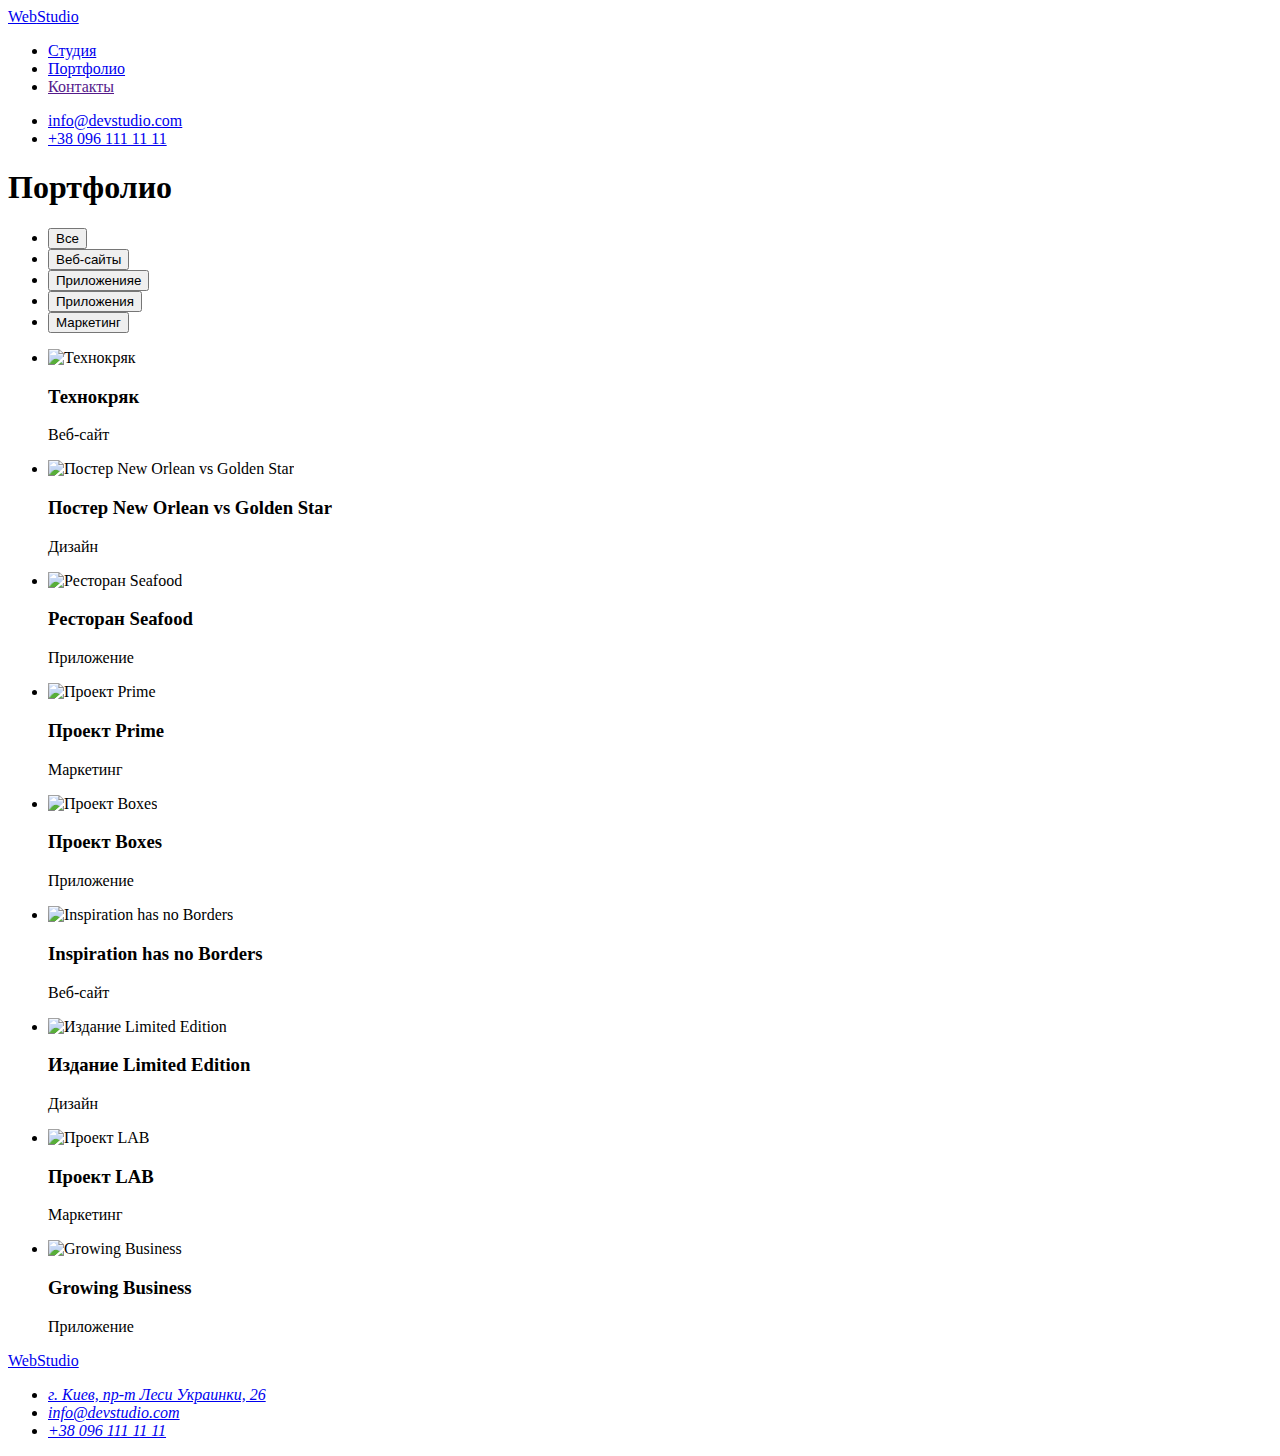
==== portfolio.html @ e10254cf "Add files via upload" ====
<!DOCTYPE html>
<html lang="ru">
  <head>
    <meta charset="UTF-8" />
    <meta http-equiv="X-UA-Compatible" content="IE=edge" />
    <meta name="viewport" content="width=device-width, initial-scale=1.0" />
    <title>Портфолио</title>
    <link rel="preconnect" href="https://fonts.googleapis.com" />
    <link rel="preconnect" href="https://fonts.gstatic.com" crossorigin />
    <link
      href="https://fonts.googleapis.com/css2?family=Raleway:wght@700&family=Roboto:wght@400;500;700;900&display=swap"
      rel="stylesheet"
    />
    <link rel="stylesheet" href="./css/styles.css" />
  </head>
  <body>
    <header class="header">
      <nav>
        <a href="./index.html" class="logo link"
          ><span class="logo-acent">Web</span>Studio</a
        >
        <ul class="header-list list">
          <li><a href="./index.html" class="header-list link">Студия</a></li>
          <li>
            <a href="./portfolio.html" class="header-list link">Портфолио</a>
          </li>
          <li><a href="" class="header-list link">Контакты</a></li>
        </ul>
      </nav>
      <ul class="header-link list">
        <li>
          <a href="mailto:info@devstudio.com" class="header-link link"
            >info@devstudio.com</a
          >
        </li>
        <li>
          <a href="tel:+380961111111" class="header-link link"
            >+38 096 111 11 11</a
          >
        </li>
      </ul>
    </header>
    <main>
      <section class="portfolio">
        <h1 class="visually-hidden">Портфолио</h1>
        <ul class="list">
          <li><button type="button" class="list-btn">Все</button></li>
          <li><button type="button" class="list-btn">Веб-сайты</button></li>
          <li><button type="button" class="list-btn">Приложенияе</button></li>
          <li><button type="button" class="list-btn">Приложения</button></li>
          <li><button type="button" class="list-btn">Маркетинг</button></li>
        </ul>
        <ul class="list">
          <li>
            <img
              src="./img/portfolio/технокряк-min.jpg"
              alt="Технокряк"
              width="370"
              height="294"
            />
            <h3 class="portfolio-title">Технокряк</h3>
            <p class="portfolio-text">Веб-сайт</p>
          </li>
          <li>
            <img
              src="./img/portfolio/постерNEWORIENT-min.jpg"
              alt="Постер New Orlean vs Golden Star"
              width="370"
              height="294"
            />
            <h3 class="portfolio-title">Постер New Orlean vs Golden Star</h3>
            <p class="portfolio-text">Дизайн</p>
          </li>
          <li>
            <img
              src="./img/portfolio/Seafood-min.jpg"
              alt="Ресторан Seafood"
              width="370"
              height="294"
            />
            <h3 class="portfolio-title">Ресторан Seafood</h3>
            <p>Приложение</p>
          </li>
          <li>
            <img
              src="./img/portfolio/Prime-min.jpg"
              alt="Проект Prime"
              width="370"
              height="294"
            />
            <h3 class="portfolio-title">Проект Prime</h3>
            <p class="portfolio-text">Маркетинг</p>
          </li>
          <li>
            <img
              src="./img/portfolio/Boxes-min.jpg"
              alt="Проект Boxes"
              width="370"
              height="294"
            />
            <h3 class="portfolio-title">Проект Boxes</h3>
            <p class="portfolio-text">Приложение</p>
          </li>
          <li>
            <img
              src="./img/portfolio/Imspiretion-min.jpg"
              alt="Inspiration has no Borders"
              width="370"
              height="294"
            />
            <h3 class="portfolio-title">Inspiration has no Borders</h3>
            <p class="portfolio-text">Веб-сайт</p>
          </li>
          <li>
            <img
              src="./img/portfolio/Limited-min.jpg"
              alt="Издание Limited Edition"
              width="370"
              height="294"
            />
            <h3 class="portfolio-title">Издание Limited Edition</h3>
            <p class="portfolio-text">Дизайн</p>
          </li>
          <li>
            <img
              src="./img/portfolio/LAB-min.jpg"
              alt="Проект LAB"
              width="370"
              height="294"
            />
            <h3 class="portfolio-title">Проект LAB</h3>
            <p class="portfolio-text">Маркетинг</p>
          </li>
          <li>
            <img
              src="./img/portfolio/GrowingBisnes-min.jpg"
              alt="Growing Business"
              width="370"
              height="294"
            />
            <h3 class="portfolio-title">Growing Business</h3>
            <p class="portfolio-text">Приложение</p>
          </li>
        </ul>
      </section>
    </main>
    <footer class="footer">
      <a href="./index.html" class="logo-footer link"
        ><span class="logo-acent">Web</span>Studio</a
      >
      <address class="contacts">
        <ul class="list">
          <li>
            <a
              href="https://goo.gl/maps/eJnzdVW8tuNHDkBv5"
              class="header-link link adress"
              rel="noopener noreferer nofollow"
              >г. Киев, пр-т Леси Украинки, 26</a
            >
          </li>
          <li>
            <a href="mailto:info@devstudio.com" class="header-link link"
              >info@devstudio.com</a
            >
          </li>
          <li>
            <a href="tel:+380961111111" class="header-link link"
              >+38 096 111 11 11</a
            >
          </li>
        </ul>
      </address>
    </footer>
  </body>
</html>
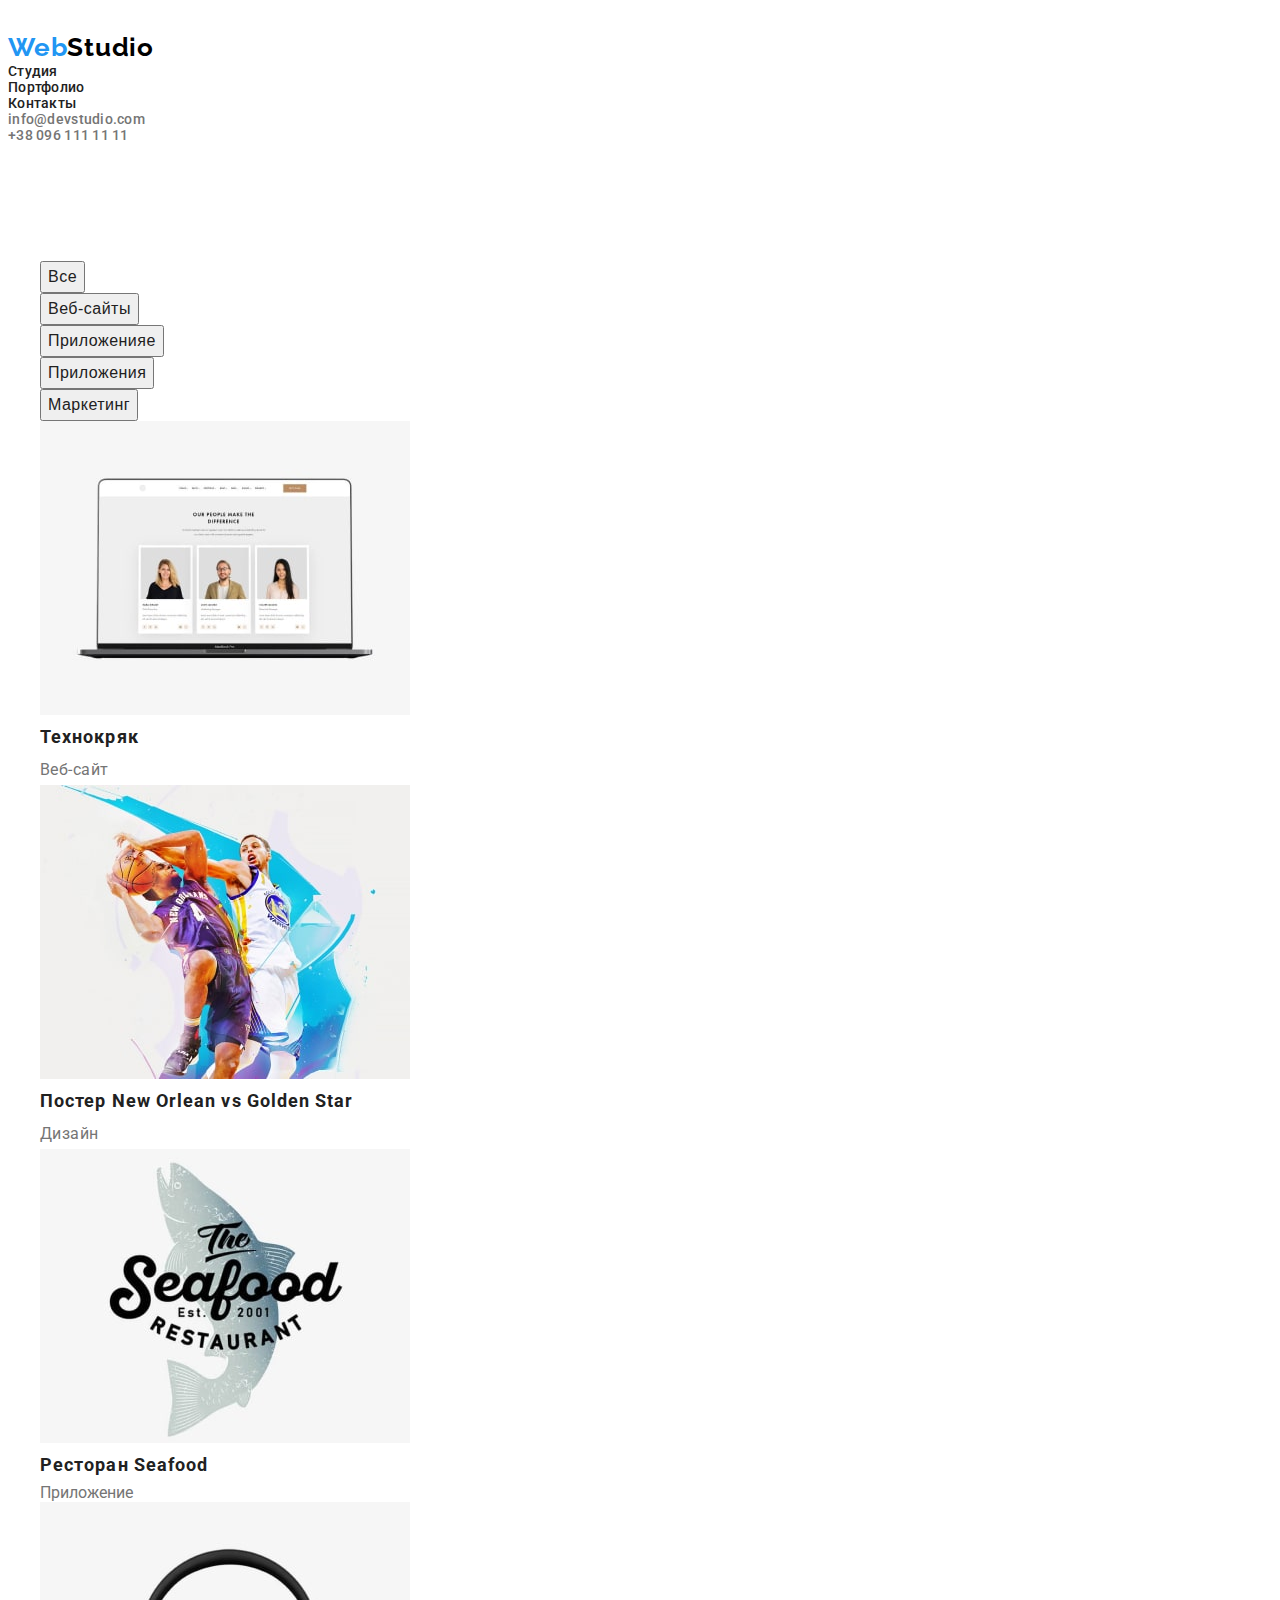
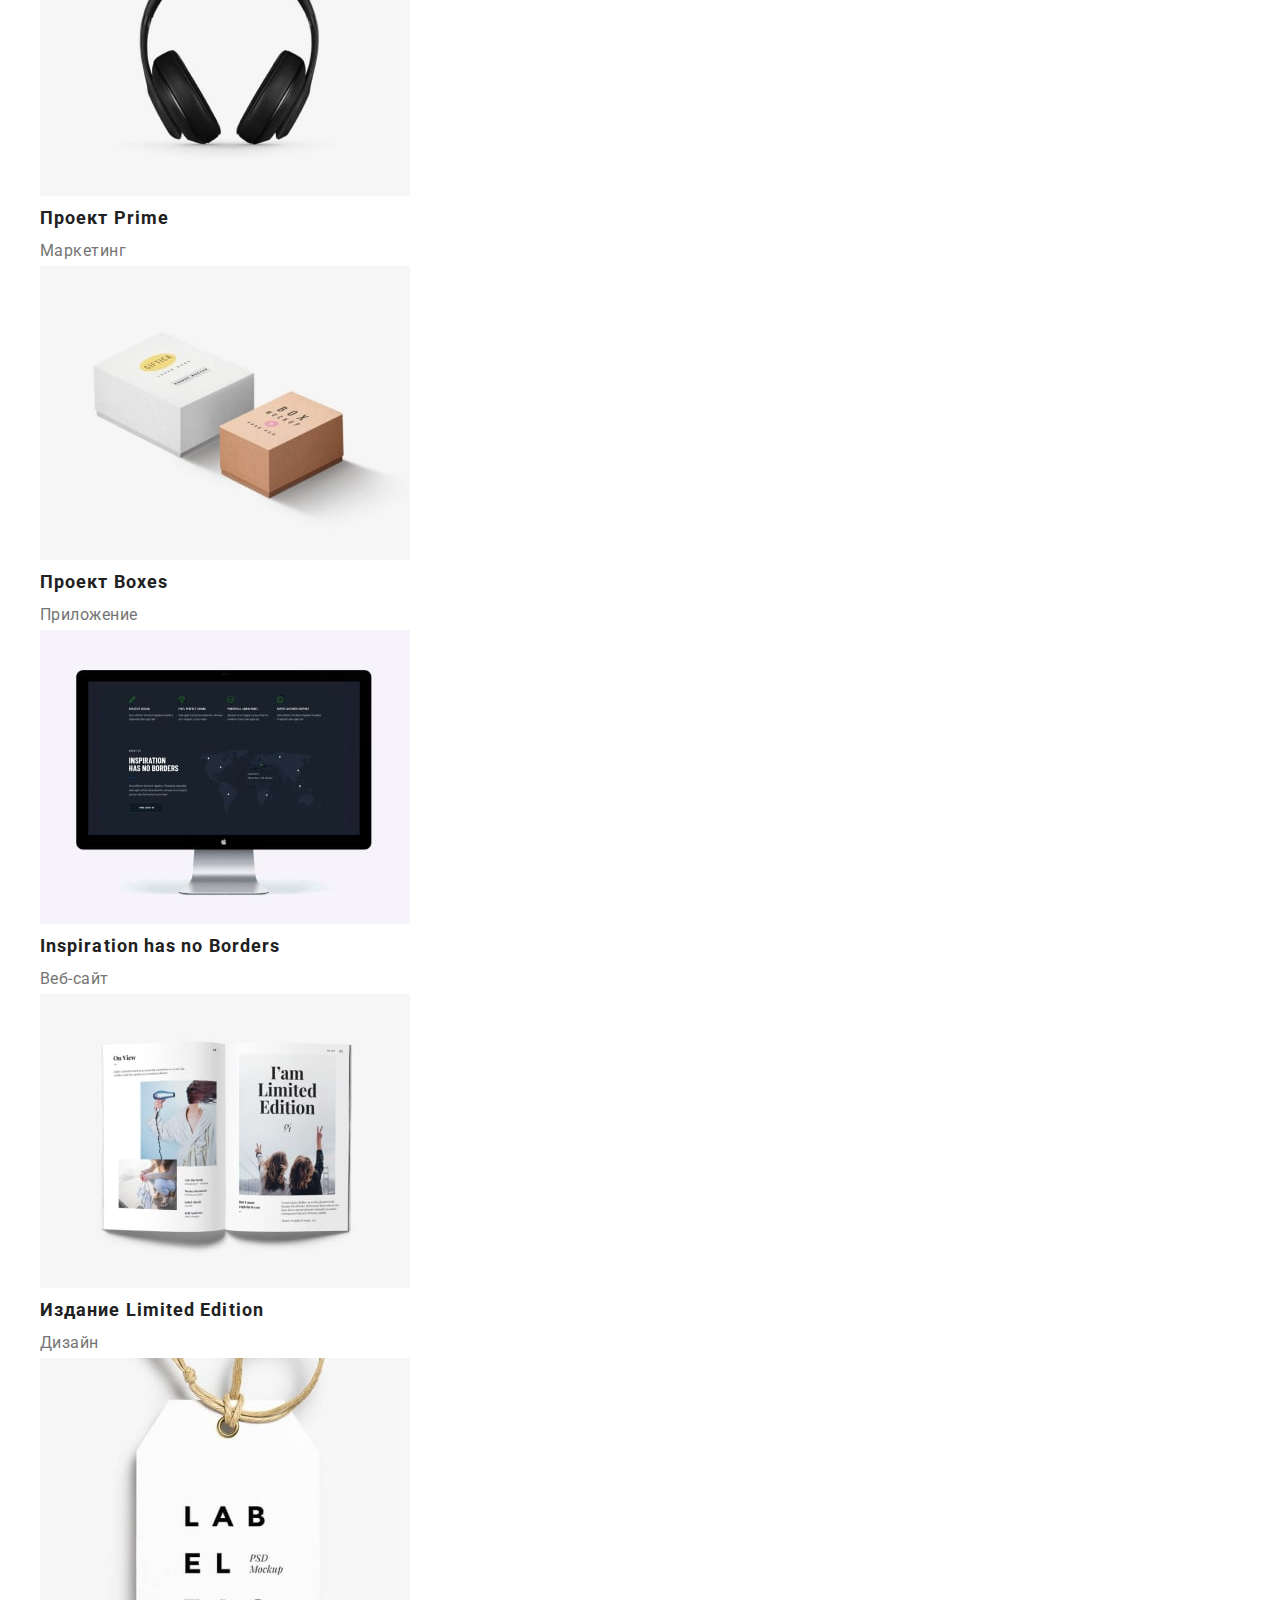
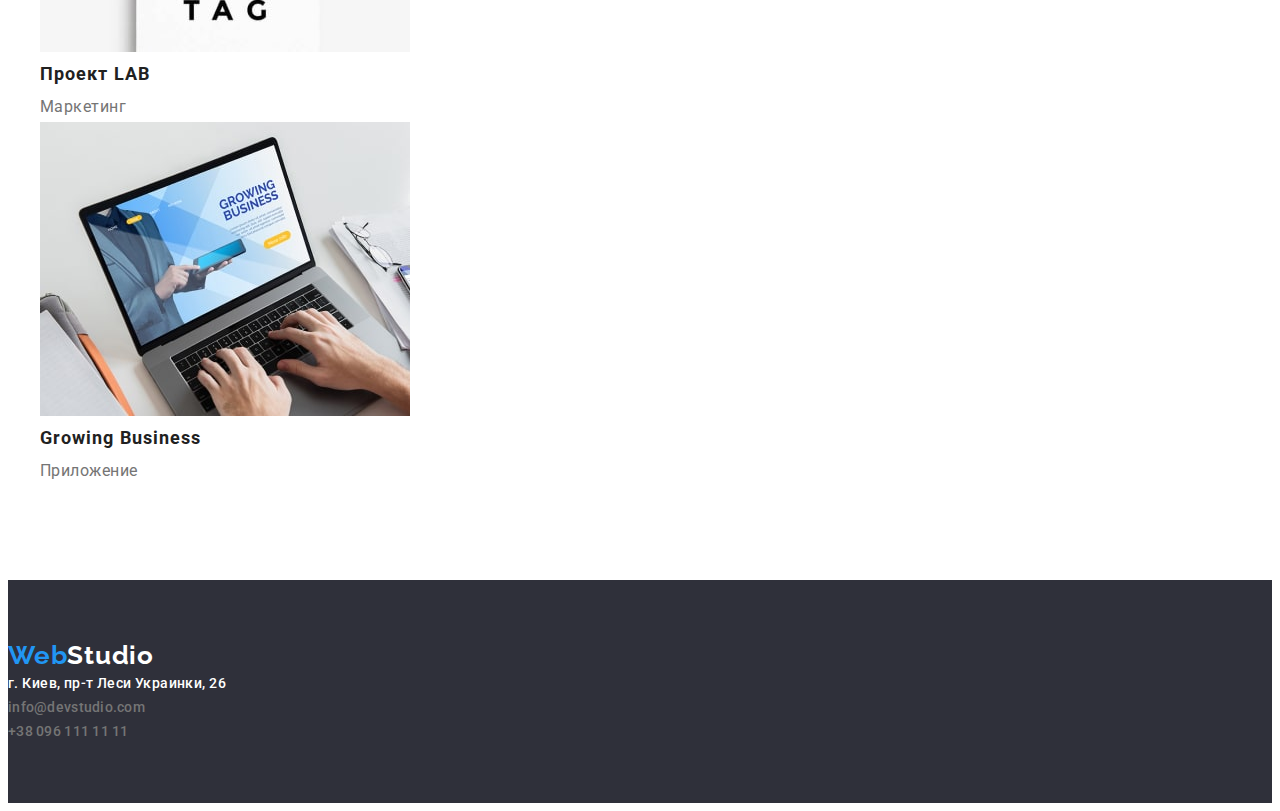
==== commit c5ba8c54: "start" ====
--- a/portfolio.html
+++ b/portfolio.html
@@ -10,6 +10,13 @@
     <link
       href="https://fonts.googleapis.com/css2?family=Raleway:wght@700&family=Roboto:wght@400;500;700;900&display=swap"
       rel="stylesheet"
+    />
+    <link
+      rel="stylesheet"
+      href="https://cdnjs.cloudflare.com/ajax/libs/modern-normalize/1.1.0/modern-normalize.min.css"
+      integrity="sha512-wpPYUAdjBVSE4KJnH1VR1HeZfpl1ub8YT/NKx4PuQ5NmX2tKuGu6U/JRp5y+Y8XG2tV+wKQpNHVUX03MfMFn9Q=="
+      crossorigin="anonymous"
+      referrerpolicy="no-referrer"
     />
     <link rel="stylesheet" href="./css/styles.css" />
   </head>
@@ -42,106 +49,108 @@
     </header>
     <main>
       <section class="portfolio">
-        <h1 class="visually-hidden">Портфолио</h1>
-        <ul class="list">
-          <li><button type="button" class="list-btn">Все</button></li>
-          <li><button type="button" class="list-btn">Веб-сайты</button></li>
-          <li><button type="button" class="list-btn">Приложенияе</button></li>
-          <li><button type="button" class="list-btn">Приложения</button></li>
-          <li><button type="button" class="list-btn">Маркетинг</button></li>
-        </ul>
-        <ul class="list">
-          <li>
-            <img
-              src="./img/portfolio/технокряк-min.jpg"
-              alt="Технокряк"
-              width="370"
-              height="294"
-            />
-            <h3 class="portfolio-title">Технокряк</h3>
-            <p class="portfolio-text">Веб-сайт</p>
-          </li>
-          <li>
-            <img
-              src="./img/portfolio/постерNEWORIENT-min.jpg"
-              alt="Постер New Orlean vs Golden Star"
-              width="370"
-              height="294"
-            />
-            <h3 class="portfolio-title">Постер New Orlean vs Golden Star</h3>
-            <p class="portfolio-text">Дизайн</p>
-          </li>
-          <li>
-            <img
-              src="./img/portfolio/Seafood-min.jpg"
-              alt="Ресторан Seafood"
-              width="370"
-              height="294"
-            />
-            <h3 class="portfolio-title">Ресторан Seafood</h3>
-            <p>Приложение</p>
-          </li>
-          <li>
-            <img
-              src="./img/portfolio/Prime-min.jpg"
-              alt="Проект Prime"
-              width="370"
-              height="294"
-            />
-            <h3 class="portfolio-title">Проект Prime</h3>
-            <p class="portfolio-text">Маркетинг</p>
-          </li>
-          <li>
-            <img
-              src="./img/portfolio/Boxes-min.jpg"
-              alt="Проект Boxes"
-              width="370"
-              height="294"
-            />
-            <h3 class="portfolio-title">Проект Boxes</h3>
-            <p class="portfolio-text">Приложение</p>
-          </li>
-          <li>
-            <img
-              src="./img/portfolio/Imspiretion-min.jpg"
-              alt="Inspiration has no Borders"
-              width="370"
-              height="294"
-            />
-            <h3 class="portfolio-title">Inspiration has no Borders</h3>
-            <p class="portfolio-text">Веб-сайт</p>
-          </li>
-          <li>
-            <img
-              src="./img/portfolio/Limited-min.jpg"
-              alt="Издание Limited Edition"
-              width="370"
-              height="294"
-            />
-            <h3 class="portfolio-title">Издание Limited Edition</h3>
-            <p class="portfolio-text">Дизайн</p>
-          </li>
-          <li>
-            <img
-              src="./img/portfolio/LAB-min.jpg"
-              alt="Проект LAB"
-              width="370"
-              height="294"
-            />
-            <h3 class="portfolio-title">Проект LAB</h3>
-            <p class="portfolio-text">Маркетинг</p>
-          </li>
-          <li>
-            <img
-              src="./img/portfolio/GrowingBisnes-min.jpg"
-              alt="Growing Business"
-              width="370"
-              height="294"
-            />
-            <h3 class="portfolio-title">Growing Business</h3>
-            <p class="portfolio-text">Приложение</p>
-          </li>
-        </ul>
+        <div class="conteiner">
+          <h1 class="visually-hidden">Портфолио</h1>
+          <ul class="list">
+            <li><button type="button" class="list-btn">Все</button></li>
+            <li><button type="button" class="list-btn">Веб-сайты</button></li>
+            <li><button type="button" class="list-btn">Приложенияе</button></li>
+            <li><button type="button" class="list-btn">Приложения</button></li>
+            <li><button type="button" class="list-btn">Маркетинг</button></li>
+          </ul>
+          <ul class="list">
+            <li>
+              <img
+                src="./img/portfolio/технокряк-min.jpg"
+                alt="Технокряк"
+                width="370"
+                height="294"
+              />
+              <h3 class="portfolio-title">Технокряк</h3>
+              <p class="portfolio-text">Веб-сайт</p>
+            </li>
+            <li>
+              <img
+                src="./img/portfolio/постерNEWORIENT-min.jpg"
+                alt="Постер New Orlean vs Golden Star"
+                width="370"
+                height="294"
+              />
+              <h3 class="portfolio-title">Постер New Orlean vs Golden Star</h3>
+              <p class="portfolio-text">Дизайн</p>
+            </li>
+            <li>
+              <img
+                src="./img/portfolio/Seafood-min.jpg"
+                alt="Ресторан Seafood"
+                width="370"
+                height="294"
+              />
+              <h3 class="portfolio-title">Ресторан Seafood</h3>
+              <p>Приложение</p>
+            </li>
+            <li>
+              <img
+                src="./img/portfolio/Prime-min.jpg"
+                alt="Проект Prime"
+                width="370"
+                height="294"
+              />
+              <h3 class="portfolio-title">Проект Prime</h3>
+              <p class="portfolio-text">Маркетинг</p>
+            </li>
+            <li>
+              <img
+                src="./img/portfolio/Boxes-min.jpg"
+                alt="Проект Boxes"
+                width="370"
+                height="294"
+              />
+              <h3 class="portfolio-title">Проект Boxes</h3>
+              <p class="portfolio-text">Приложение</p>
+            </li>
+            <li>
+              <img
+                src="./img/portfolio/Imspiretion-min.jpg"
+                alt="Inspiration has no Borders"
+                width="370"
+                height="294"
+              />
+              <h3 class="portfolio-title">Inspiration has no Borders</h3>
+              <p class="portfolio-text">Веб-сайт</p>
+            </li>
+            <li>
+              <img
+                src="./img/portfolio/Limited-min.jpg"
+                alt="Издание Limited Edition"
+                width="370"
+                height="294"
+              />
+              <h3 class="portfolio-title">Издание Limited Edition</h3>
+              <p class="portfolio-text">Дизайн</p>
+            </li>
+            <li>
+              <img
+                src="./img/portfolio/LAB-min.jpg"
+                alt="Проект LAB"
+                width="370"
+                height="294"
+              />
+              <h3 class="portfolio-title">Проект LAB</h3>
+              <p class="portfolio-text">Маркетинг</p>
+            </li>
+            <li>
+              <img
+                src="./img/portfolio/GrowingBisnes-min.jpg"
+                alt="Growing Business"
+                width="370"
+                height="294"
+              />
+              <h3 class="portfolio-title">Growing Business</h3>
+              <p class="portfolio-text">Приложение</p>
+            </li>
+          </ul>
+        </div>
       </section>
     </main>
     <footer class="footer">
--- a/css/styles.css
+++ b/css/styles.css
@@ -0,0 +1,231 @@
+:root{--first-title-color--: #212121;
+    --acent-color--: #2196F3;
+    --second-btn-color--: #FFFFFF;
+}
+
+body{font-family: Roboto;
+    color: #757575;}
+
+p, h1, h2, h3, h4, h5, h6{
+    margin: 0;}
+
+ul, ol{margin: 0; padding-left: 0;}
+
+.list{list-style: none;}
+
+.link{text-decoration: none;}
+
+.conteiner{width: 100%;
+    max-width: 1200px;
+    margin-left: auto;
+    margin-right: auto;
+    padding-left: 15px;
+    padding-right: 15px;}
+
+.header-list:focus,
+.header-list:hover{
+    color: var(--acent-color--);
+    cursor: pointer;}
+
+.header-link :focus,
+.header-link :hover {
+    color: var(--acent-color--);
+    cursor: pointer;
+}
+
+.footer-link :focus,
+.footer-link :hover {
+    color: var(--acent-color--);
+    cursor: pointer;
+}
+
+/*---header---*/
+.logo{font-family: 'Raleway';
+    font-style: normal;
+    font-weight: 700;
+    font-size: 26px;
+    line-height: calc(31/26); 
+    letter-spacing: 0.03em;
+    color: #000000;}
+.logo-acent{color: var(--acent-color--)}
+
+.header-list{font-weight: 500;
+    font-size: 14px;
+    line-height: calc(16/14);
+    letter-spacing: 0.02em;
+    color: var(--first-title-color--);}
+
+.header-link{font-style: normal;
+    font-weight: 500;
+    font-size: 14px;
+    line-height: calc(16/14);
+    letter-spacing: 0.02em;
+    color: #757575;}
+
+.header{padding-top: 24px;
+    padding-bottom: 24px;
+    border-bottom: 1px;
+    border-bottom: rgba(236, 236, 236, 1);}
+
+/*--MAIN--*/
+
+.hero{
+    background-color: #2F303A;
+    padding-top: 200px;
+    padding-bottom: 200px;
+}
+
+
+.hero-title{font-weight: 900;
+    font-size: 44px;
+    line-height: calc(60/44);
+    text-align: center;
+    letter-spacing: 0.06em;
+    text-transform: uppercase;
+    color: var(--second-btn-color--);}
+
+.hero-btn{cursor: pointer;
+    display: block;
+    margin-top: 30px;
+    margin: 0 auto;}
+.hero-btn{font-weight: 700;
+    font-size: 16px;
+    line-height: calc(30/16);
+    display: flex;
+    align-items: center;
+    text-align: center;
+    letter-spacing: 0.06em;
+    color: var(--second-btn-color--);
+    background-color: #2196F3;
+    }
+
+    /*--Content--*/
+
+    .content{padding-top: 94px;
+    padding-bottom: 94px;}
+
+   .content-title{font-weight: 700;
+    font-size: 14px;
+    line-height: calc(16/14);
+    letter-spacing: 0.03em;
+    text-transform: uppercase;
+    color: var(--first-title-color--);
+    margin-bottom: 10px;}
+   .content-text{
+    font-size: 14px;
+    line-height: calc(24/14);
+    letter-spacing: 0.03em;}
+
+/*--work--*/
+
+.work{padding-bottom: 94px;}
+
+.work-title{font-weight: 700;
+    font-size: 36px;
+    line-height: calc(42/36);
+    text-align: center;
+    letter-spacing: 0.03em;
+    color:var(--first-title-color--);
+    margin-bottom: 50px;}
+
+/*--Comand--*/
+
+.comand{padding-top: 94px;
+    padding-bottom: 94px;}
+
+.comand-title{font-weight: 700;
+    font-size: 36px;
+    line-height: calc(42/36);
+    text-align: center;
+    letter-spacing: 0.03em;
+    color: var(--first-title-color--);
+    margin-bottom: 50px;}
+
+.comand-subtitle{font-weight: 500;
+    font-size: 16px;
+    line-height: calc(19/16);
+    text-align: center;
+    letter-spacing: 0.03em;
+    color: var(--first-title-color--);}
+
+.comand-text{
+    font-size: 16px;
+    line-height: calc(19/16);
+    text-align: center;
+    letter-spacing: 0.03em;}
+
+/*--footer--*/
+
+
+.footer{background-color: #2F303A;
+    padding-top: 60px;
+    padding-bottom: 60px;
+}
+
+.logo-footer{font-family: 'Raleway';
+    font-style: normal;
+    font-weight: 700;
+    font-size: 26px;
+    line-height: calc(31/26);
+    letter-spacing: 0.03em;
+    color: var(--second-btn-color--);}
+
+.adress {
+    font-size: 14px;
+    line-height: calc(24/14);
+    letter-spacing: 0.03em;
+    color: var(--second-btn-color--);
+}
+
+.contacts{font-style: normal;
+    font-size: 14px;
+    line-height: calc(24/14);
+    letter-spacing: 0.03em;
+    color: var(--second-btn-color--);}
+
+.footer-link{font-style: normal;
+    font-weight: 500;
+    font-size: 14px;
+    line-height: calc(16/14);
+    letter-spacing: 0.02em;
+    color: #757575;}
+    
+/*---portfolio--*/
+
+.visually-hidden {
+    position: absolute;
+    white-space: nowrap;
+    width: 1px;
+    height: 1px;
+    overflow: hidden;
+    border: 0;
+    padding: 0;
+    clip: rect(0 0 0 0);
+    clip-path: inset(50%);
+    margin: -1px;}
+
+
+.list-btn{font-weight: 500;
+    font-size: 16px;
+    line-height: calc(26/16);
+    text-align: center;
+    letter-spacing: 0.03em;
+    color: var(--first-title-color--);
+    cursor: pointer;}
+
+.list-btn:hover,
+.list-btn:focus{
+        color: var(--second-btn-color--);
+        background-color: var(--acent-color--);}
+
+.portfolio-title{font-weight: 700;
+    font-size: 18px;
+    line-height: calc(36/18);
+    letter-spacing: 0.06em;
+    color: var(--first-title-color--);}
+.portfolio-text{font-size: 16px;
+    line-height: calc(30/16);
+    letter-spacing: 0.03em;}
+
+.portfolio{padding-top: 94px;
+padding-bottom: 94px;}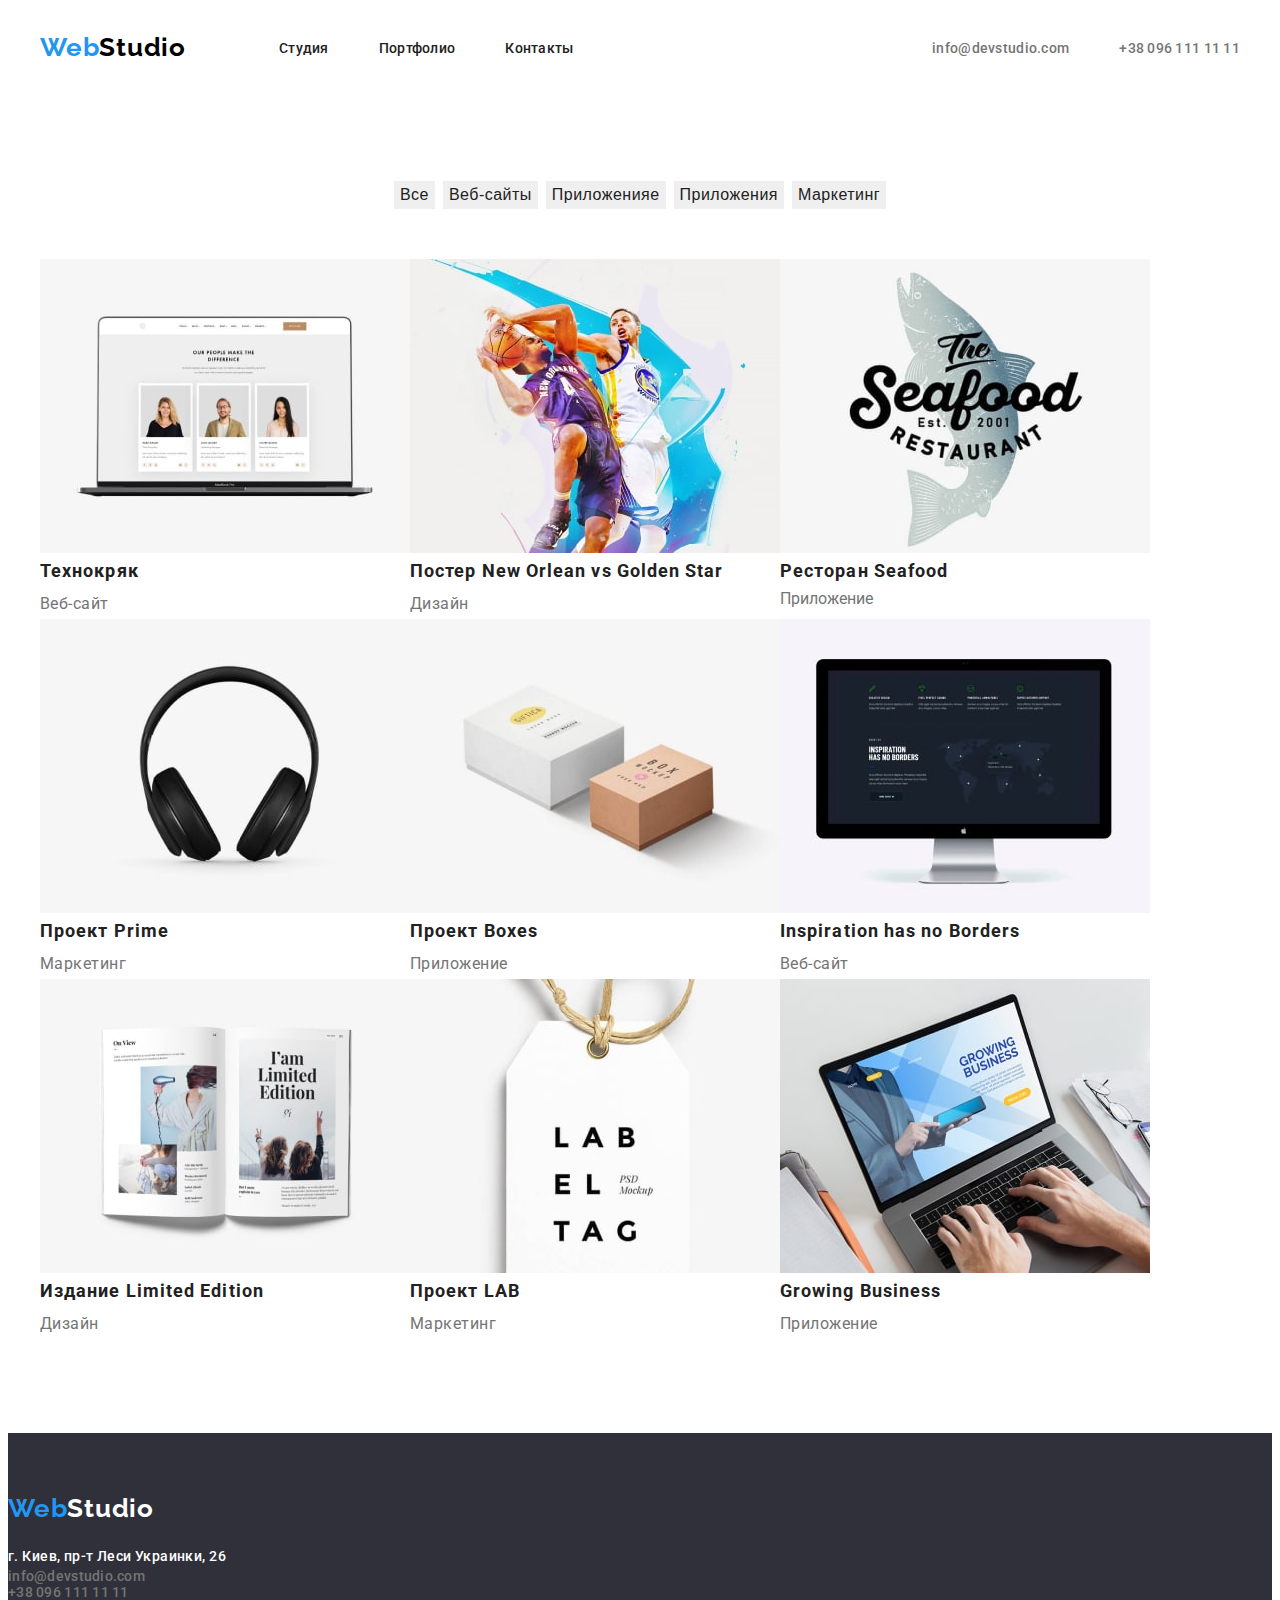
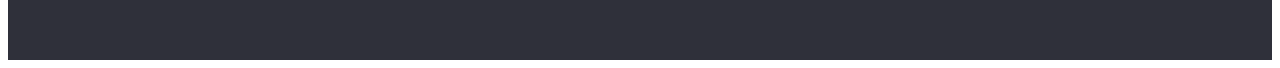
==== commit e1a5f840: "start1" ====
--- a/portfolio.html
+++ b/portfolio.html
@@ -22,44 +22,50 @@
   </head>
   <body>
     <header class="header">
-      <nav>
+      <div class="conteiner">
         <a href="./index.html" class="logo link"
           ><span class="logo-acent">Web</span>Studio</a
         >
-        <ul class="header-list list">
-          <li><a href="./index.html" class="header-list link">Студия</a></li>
+        <nav>
+          <ul class="header-list list">
+            <li class="header-item">
+              <a href="./index.html" class="header-list link">Студия</a>
+            </li>
+            <li class="header-item">
+              <a href="./portfolio.html" class="header-list link">Портфолио</a>
+            </li>
+            <li class="header-item">
+              <a href="" class="header-list link">Контакты</a>
+            </li>
+          </ul>
+        </nav>
+        <ul class="header-link list">
           <li>
-            <a href="./portfolio.html" class="header-list link">Портфолио</a>
+            <a href="mailto:info@devstudio.com" class="header-link link"
+              >info@devstudio.com</a
+            >
           </li>
-          <li><a href="" class="header-list link">Контакты</a></li>
+          <li>
+            <a href="tel:+380961111111" class="header-link link"
+              >+38 096 111 11 11</a
+            >
+          </li>
         </ul>
-      </nav>
-      <ul class="header-link list">
-        <li>
-          <a href="mailto:info@devstudio.com" class="header-link link"
-            >info@devstudio.com</a
-          >
-        </li>
-        <li>
-          <a href="tel:+380961111111" class="header-link link"
-            >+38 096 111 11 11</a
-          >
-        </li>
-      </ul>
+      </div>
     </header>
     <main>
       <section class="portfolio">
         <div class="conteiner">
           <h1 class="visually-hidden">Портфолио</h1>
-          <ul class="list">
+          <ul class="btn-item list">
             <li><button type="button" class="list-btn">Все</button></li>
             <li><button type="button" class="list-btn">Веб-сайты</button></li>
             <li><button type="button" class="list-btn">Приложенияе</button></li>
             <li><button type="button" class="list-btn">Приложения</button></li>
             <li><button type="button" class="list-btn">Маркетинг</button></li>
           </ul>
-          <ul class="list">
-            <li>
+          <ul class="portfolio-item list">
+            <li class="portfolio-list">
               <img
                 src="./img/portfolio/технокряк-min.jpg"
                 alt="Технокряк"
--- a/css/styles.css
+++ b/css/styles.css
@@ -11,9 +11,15 @@
 
 ul, ol{margin: 0; padding-left: 0;}
 
+
+
 .list{list-style: none;}
 
 .link{text-decoration: none;}
+
+img {
+    display: block;
+}
 
 .conteiner{width: 100%;
     max-width: 1200px;
@@ -49,6 +55,27 @@
     color: #000000;}
 .logo-acent{color: var(--acent-color--)}
 
+
+
+.logo{display: flex;
+margin-right: 93px;}
+
+.header-list{display: flex;}
+
+
+.header-link{display: flex;
+margin-left: auto;
+align-items: center;
+gap: 50px;}
+
+.header>.conteiner {
+    display: flex;
+   align-items: center;
+}
+
+.header-item:not(:last-child) {
+    margin-right: 50px;
+}
 .header-list{font-weight: 500;
     font-size: 14px;
     line-height: calc(16/14);
@@ -82,21 +109,26 @@
     text-align: center;
     letter-spacing: 0.06em;
     text-transform: uppercase;
-    color: var(--second-btn-color--);}
+    color: var(--second-btn-color--);
+    margin: 30px auto;
+    width: 696px;
+    height: 120px}
 
 .hero-btn{cursor: pointer;
     display: block;
-    margin-top: 30px;
-    margin: 0 auto;}
+    margin: 0 auto;
+border: 0px;}
+
 .hero-btn{font-weight: 700;
     font-size: 16px;
     line-height: calc(30/16);
-    display: flex;
     align-items: center;
     text-align: center;
     letter-spacing: 0.06em;
     color: var(--second-btn-color--);
     background-color: #2196F3;
+    width: 200px;
+    height: 50px;
     }
 
     /*--Content--*/
@@ -116,9 +148,16 @@
     line-height: calc(24/14);
     letter-spacing: 0.03em;}
 
+    .content-item{display: flex;
+    gap: 30px;}
+
 /*--work--*/
 
 .work{padding-bottom: 94px;}
+
+.work-item {display: flex;
+gap: 30px;
+width: 1170px;}
 
 .work-title{font-weight: 700;
     font-size: 36px;
@@ -146,13 +185,19 @@
     line-height: calc(19/16);
     text-align: center;
     letter-spacing: 0.03em;
-    color: var(--first-title-color--);}
+    color: var(--first-title-color--);
+margin-top: 30px;}
 
 .comand-text{
     font-size: 16px;
     line-height: calc(19/16);
     text-align: center;
-    letter-spacing: 0.03em;}
+    letter-spacing: 0.03em;
+margin-top: 10px;}
+
+.comand-item {display: flex;
+column-gap: 30px;}
+.comand-item {width:calc( (100% - 60px) / 3);}
 
 /*--footer--*/
 
@@ -161,6 +206,9 @@
     padding-top: 60px;
     padding-bottom: 60px;
 }
+
+.logo-footer{display: flex;
+margin-bottom: 20px;}
 
 .logo-footer{font-family: 'Raleway';
     font-style: normal;
@@ -168,27 +216,30 @@
     font-size: 26px;
     line-height: calc(31/26);
     letter-spacing: 0.03em;
+    color: var(--second-btn-color--);
+}
+
+.adress {
+    font-size: 14px;
+    line-height: calc(24/14);
+    letter-spacing: 0.03em;
+    color: var(--second-btn-color--);
+}
+
+.contacts{font-style: normal;
+    font-size: 14px;
+    line-height: calc(24/14);
+    letter-spacing: 0.03em;
     color: var(--second-btn-color--);}
 
-.adress {
-    font-size: 14px;
-    line-height: calc(24/14);
-    letter-spacing: 0.03em;
-    color: var(--second-btn-color--);
-}
-
-.contacts{font-style: normal;
-    font-size: 14px;
-    line-height: calc(24/14);
-    letter-spacing: 0.03em;
-    color: var(--second-btn-color--);}
 
 .footer-link{font-style: normal;
     font-weight: 500;
     font-size: 14px;
     line-height: calc(16/14);
     letter-spacing: 0.02em;
-    color: #757575;}
+    color: #757575;
+margin-bottom: 9px;}
     
 /*---portfolio--*/
 
@@ -204,6 +255,11 @@
     clip-path: inset(50%);
     margin: -1px;}
 
+.btn-item{display: flex;
+gap: 8px;
+justify-content: center;
+margin-bottom: 50px;
+}
 
 .list-btn{font-weight: 500;
     font-size: 16px;
@@ -211,7 +267,9 @@
     text-align: center;
     letter-spacing: 0.03em;
     color: var(--first-title-color--);
-    cursor: pointer;}
+    cursor: pointer;
+    border: 0px;
+margin: 0 auto;}
 
 .list-btn:hover,
 .list-btn:focus{
@@ -222,10 +280,16 @@
     font-size: 18px;
     line-height: calc(36/18);
     letter-spacing: 0.06em;
-    color: var(--first-title-color--);}
+    color: var(--first-title-color--);
+}
 .portfolio-text{font-size: 16px;
     line-height: calc(30/16);
     letter-spacing: 0.03em;}
 
 .portfolio{padding-top: 94px;
-padding-bottom: 94px;}+padding-bottom: 94px;}
+
+.portfolio-item{display: flex;
+flex-wrap: wrap;
+}
+.portfolio-list{width: calc((100% -30px)/3);}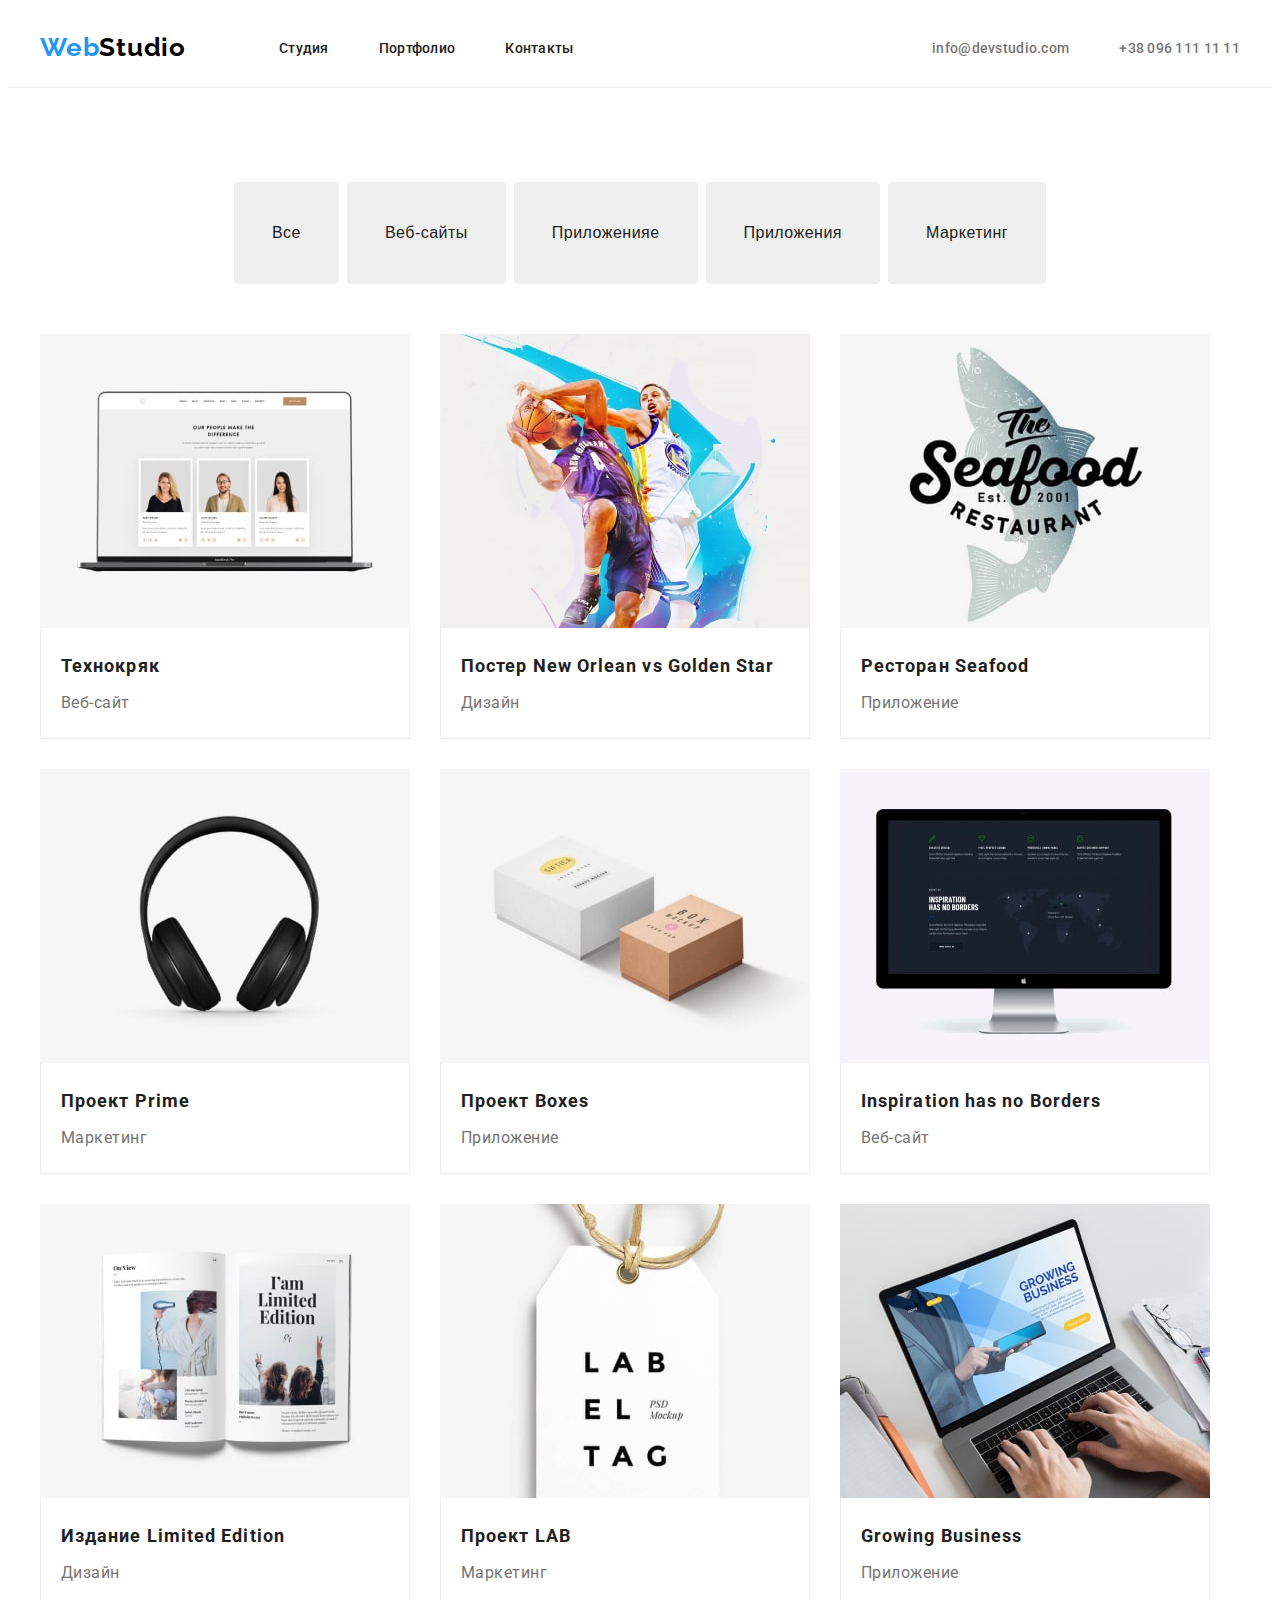
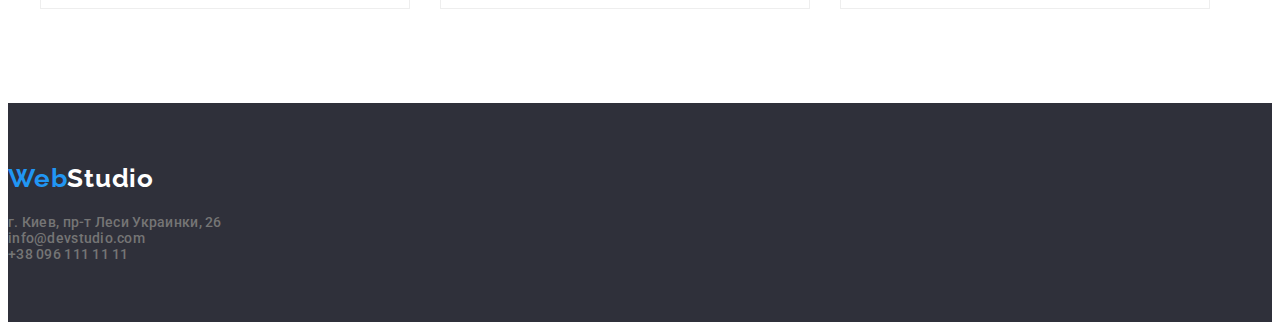
==== commit d48206b0: "hw remov" ====
--- a/portfolio.html
+++ b/portfolio.html
@@ -72,8 +72,10 @@
                 width="370"
                 height="294"
               />
-              <h3 class="portfolio-title">Технокряк</h3>
-              <p class="portfolio-text">Веб-сайт</p>
+              <div class="portfolio-about">
+                <h3 class="portfolio-title">Технокряк</h3>
+                <p class="portfolio-text">Веб-сайт</p>
+              </div>
             </li>
             <li>
               <img
@@ -82,8 +84,12 @@
                 width="370"
                 height="294"
               />
-              <h3 class="portfolio-title">Постер New Orlean vs Golden Star</h3>
-              <p class="portfolio-text">Дизайн</p>
+              <div class="portfolio-about">
+                <h3 class="portfolio-title">
+                  Постер New Orlean vs Golden Star
+                </h3>
+                <p class="portfolio-text">Дизайн</p>
+              </div>
             </li>
             <li>
               <img
@@ -92,8 +98,10 @@
                 width="370"
                 height="294"
               />
-              <h3 class="portfolio-title">Ресторан Seafood</h3>
-              <p>Приложение</p>
+              <div class="portfolio-about">
+                <h3 class="portfolio-title">Ресторан Seafood</h3>
+                <p class="portfolio-text">Приложение</p>
+              </div>
             </li>
             <li>
               <img
@@ -102,8 +110,10 @@
                 width="370"
                 height="294"
               />
-              <h3 class="portfolio-title">Проект Prime</h3>
-              <p class="portfolio-text">Маркетинг</p>
+              <div class="portfolio-about">
+                <h3 class="portfolio-title">Проект Prime</h3>
+                <p class="portfolio-text">Маркетинг</p>
+              </div>
             </li>
             <li>
               <img
@@ -112,8 +122,10 @@
                 width="370"
                 height="294"
               />
-              <h3 class="portfolio-title">Проект Boxes</h3>
-              <p class="portfolio-text">Приложение</p>
+              <div class="portfolio-about">
+                <h3 class="portfolio-title">Проект Boxes</h3>
+                <p class="portfolio-text">Приложение</p>
+              </div>
             </li>
             <li>
               <img
@@ -122,8 +134,10 @@
                 width="370"
                 height="294"
               />
-              <h3 class="portfolio-title">Inspiration has no Borders</h3>
-              <p class="portfolio-text">Веб-сайт</p>
+              <div class="portfolio-about">
+                <h3 class="portfolio-title">Inspiration has no Borders</h3>
+                <p class="portfolio-text">Веб-сайт</p>
+              </div>
             </li>
             <li>
               <img
@@ -132,8 +146,10 @@
                 width="370"
                 height="294"
               />
-              <h3 class="portfolio-title">Издание Limited Edition</h3>
-              <p class="portfolio-text">Дизайн</p>
+              <div class="portfolio-about">
+                <h3 class="portfolio-title">Издание Limited Edition</h3>
+                <p class="portfolio-text">Дизайн</p>
+              </div>
             </li>
             <li>
               <img
@@ -142,8 +158,10 @@
                 width="370"
                 height="294"
               />
-              <h3 class="portfolio-title">Проект LAB</h3>
-              <p class="portfolio-text">Маркетинг</p>
+              <div class="portfolio-about">
+                <h3 class="portfolio-title">Проект LAB</h3>
+                <p class="portfolio-text">Маркетинг</p>
+              </div>
             </li>
             <li>
               <img
@@ -152,8 +170,10 @@
                 width="370"
                 height="294"
               />
-              <h3 class="portfolio-title">Growing Business</h3>
-              <p class="portfolio-text">Приложение</p>
+              <div class="portfolio-about">
+                <h3 class="portfolio-title">Growing Business</h3>
+                <p class="portfolio-text">Приложение</p>
+              </div>
             </li>
           </ul>
         </div>
--- a/css/styles.css
+++ b/css/styles.css
@@ -19,6 +19,8 @@
 
 img {
     display: block;
+    max-width: 100%;
+    height: auto;
 }
 
 .conteiner{width: 100%;
@@ -60,7 +62,8 @@
 .logo{display: flex;
 margin-right: 93px;}
 
-.header-list{display: flex;}
+.header-list{display: flex;
+align-items: center;}
 
 
 .header-link{display: flex;
@@ -91,8 +94,7 @@
 
 .header{padding-top: 24px;
     padding-bottom: 24px;
-    border-bottom: 1px;
-    border-bottom: rgba(236, 236, 236, 1);}
+    border-bottom: 1px solid rgba(236, 236, 236, 1);}
 
 /*--MAIN--*/
 
@@ -110,14 +112,15 @@
     letter-spacing: 0.06em;
     text-transform: uppercase;
     color: var(--second-btn-color--);
-    margin: 30px auto;
+    margin: 0 auto 30px;
     width: 696px;
-    height: 120px}
+    }
 
 .hero-btn{cursor: pointer;
     display: block;
     margin: 0 auto;
-border: 0px;}
+border: 0px;
+padding: 50px 200px;}
 
 .hero-btn{font-weight: 700;
     font-size: 16px;
@@ -127,8 +130,6 @@
     letter-spacing: 0.06em;
     color: var(--second-btn-color--);
     background-color: #2196F3;
-    width: 200px;
-    height: 50px;
     }
 
     /*--Content--*/
@@ -170,7 +171,8 @@
 /*--Comand--*/
 
 .comand{padding-top: 94px;
-    padding-bottom: 94px;}
+    padding-bottom: 94px;
+background-color: rgba(245, 244, 250, 1);}
 
 .comand-title{font-weight: 700;
     font-size: 36px;
@@ -186,18 +188,24 @@
     text-align: center;
     letter-spacing: 0.03em;
     color: var(--first-title-color--);
-margin-top: 30px;}
+margin-top: 30px;
+margin-bottom: 10px;}
 
 .comand-text{
     font-size: 16px;
     line-height: calc(19/16);
     text-align: center;
     letter-spacing: 0.03em;
-margin-top: 10px;}
+}
 
 .comand-item {display: flex;
 column-gap: 30px;}
-.comand-item {width:calc( (100% - 60px) / 3);}
+
+.comand-list{background-color: #fff;
+border-radius: 4px;}
+
+.comand-about{padding-top: 30px;
+padding-bottom: 30px;}
 
 /*--footer--*/
 
@@ -219,18 +227,7 @@
     color: var(--second-btn-color--);
 }
 
-.adress {
-    font-size: 14px;
-    line-height: calc(24/14);
-    letter-spacing: 0.03em;
-    color: var(--second-btn-color--);
-}
-
-.contacts{font-style: normal;
-    font-size: 14px;
-    line-height: calc(24/14);
-    letter-spacing: 0.03em;
-    color: var(--second-btn-color--);}
+
 
 
 .footer-link{font-style: normal;
@@ -238,8 +235,9 @@
     font-size: 14px;
     line-height: calc(16/14);
     letter-spacing: 0.02em;
-    color: #757575;
-margin-bottom: 9px;}
+    color: #757575;}
+
+.footer-item:not(:last-child){margin-bottom: 9px;}
     
 /*---portfolio--*/
 
@@ -269,7 +267,9 @@
     color: var(--first-title-color--);
     cursor: pointer;
     border: 0px;
-margin: 0 auto;}
+margin: 0 auto;
+border-radius: 4px;
+padding: 38px}
 
 .list-btn:hover,
 .list-btn:focus{
@@ -281,6 +281,7 @@
     line-height: calc(36/18);
     letter-spacing: 0.06em;
     color: var(--first-title-color--);
+    margin-bottom: 4px;
 }
 .portfolio-text{font-size: 16px;
     line-height: calc(30/16);
@@ -291,5 +292,11 @@
 
 .portfolio-item{display: flex;
 flex-wrap: wrap;
-}
-.portfolio-list{width: calc((100% -30px)/3);}+gap: 30px;
+}
+
+.portfolio-about{padding: 20px;
+    border-left: 1px solid #EEEEEE;
+    border-right: 1px solid #EEEEEE;
+    border-bottom: 1px solid #EEEEEE;
+}
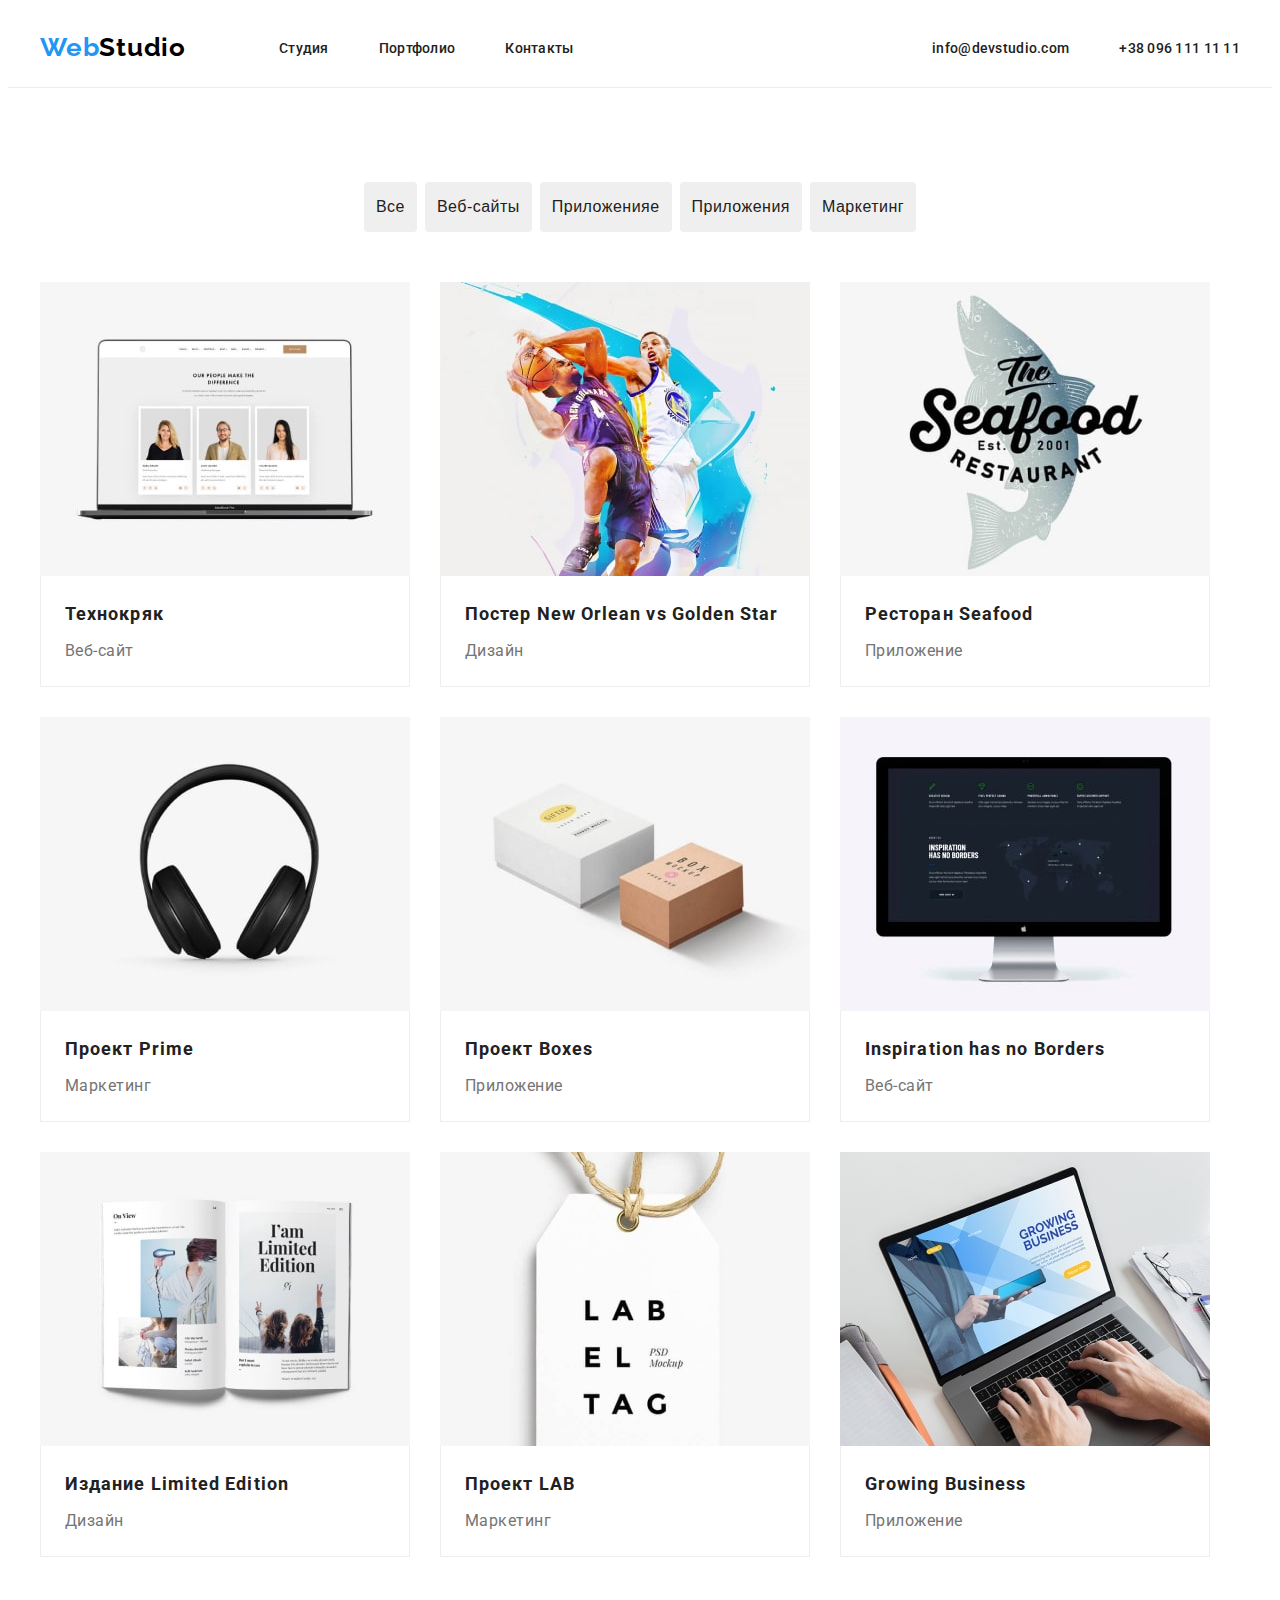
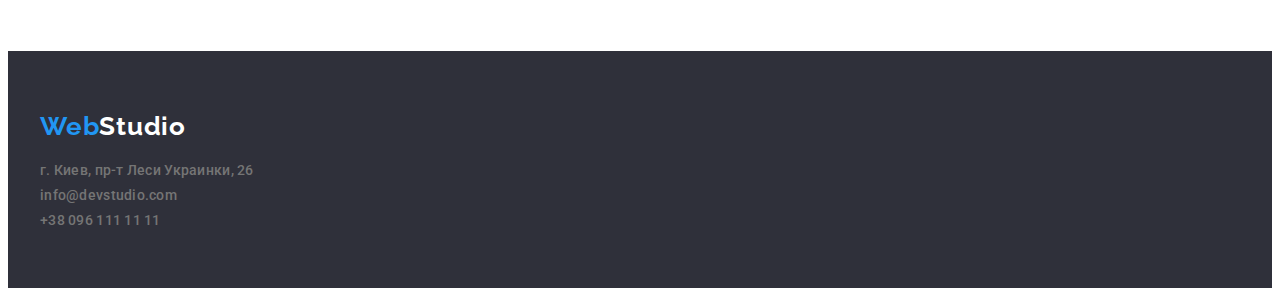
==== commit 091442ed: "hw new" ====
--- a/portfolio.html
+++ b/portfolio.html
@@ -23,10 +23,10 @@
   <body>
     <header class="header">
       <div class="conteiner">
-        <a href="./index.html" class="logo link"
-          ><span class="logo-acent">Web</span>Studio</a
-        >
-        <nav>
+        <nav class="heder-nav">
+          <a href="./index.html" class="logo link"
+            ><span class="logo-acent">Web</span>Studio</a
+          >
           <ul class="header-list list">
             <li class="header-item">
               <a href="./index.html" class="header-list link">Студия</a>
@@ -41,12 +41,12 @@
         </nav>
         <ul class="header-link list">
           <li>
-            <a href="mailto:info@devstudio.com" class="header-link link"
+            <a href="mailto:info@devstudio.com" class="header-link-contact link"
               >info@devstudio.com</a
             >
           </li>
           <li>
-            <a href="tel:+380961111111" class="header-link link"
+            <a href="tel:+380961111111" class="header-link-contact link"
               >+38 096 111 11 11</a
             >
           </li>
@@ -180,31 +180,33 @@
       </section>
     </main>
     <footer class="footer">
-      <a href="./index.html" class="logo-footer link"
-        ><span class="logo-acent">Web</span>Studio</a
-      >
-      <address class="contacts">
-        <ul class="list">
-          <li>
-            <a
-              href="https://goo.gl/maps/eJnzdVW8tuNHDkBv5"
-              class="header-link link adress"
-              rel="noopener noreferer nofollow"
-              >г. Киев, пр-т Леси Украинки, 26</a
-            >
-          </li>
-          <li>
-            <a href="mailto:info@devstudio.com" class="header-link link"
-              >info@devstudio.com</a
-            >
-          </li>
-          <li>
-            <a href="tel:+380961111111" class="header-link link"
-              >+38 096 111 11 11</a
-            >
-          </li>
-        </ul>
-      </address>
+      <div class="conteiner">
+        <a href="./index.html" class="logo-footer link"
+          ><span class="logo-acent">Web</span>Studio</a
+        >
+        <address class="contacts">
+          <ul class="footer-link list">
+            <li class="footer-item">
+              <a
+                href="https://goo.gl/maps/eJnzdVW8tuNHDkBv5"
+                class="footer-link link"
+                rel="noopener noreferer nofollow"
+                >г. Киев, пр-т Леси Украинки, 26</a
+              >
+            </li>
+            <li class="footer-item">
+              <a href="mailto:info@devstudio.com" class="footer-link link"
+                >info@devstudio.com</a
+              >
+            </li>
+            <li class="footer-item">
+              <a href="tel:+380961111111" class="footer-link link"
+                >+38 096 111 11 11</a
+              >
+            </li>
+          </ul>
+        </address>
+      </div>
     </footer>
   </body>
 </html>
--- a/css/styles.css
+++ b/css/styles.css
@@ -23,7 +23,7 @@
     height: auto;
 }
 
-.conteiner{width: 100%;
+.conteiner{
     max-width: 1200px;
     margin-left: auto;
     margin-right: auto;
@@ -60,7 +60,10 @@
 
 
 .logo{display: flex;
-margin-right: 93px;}
+margin-right: 93px;
+align-items: center;}
+
+.heder-nav{display: flex; align-items: center;}
 
 .header-list{display: flex;
 align-items: center;}
@@ -95,6 +98,17 @@
 .header{padding-top: 24px;
     padding-bottom: 24px;
     border-bottom: 1px solid rgba(236, 236, 236, 1);}
+
+.header-link-contact{display: flex;
+    margin-left: auto;
+    align-items: center;
+    gap: 50px;}
+
+.header-link-contact{font-weight: 500;
+    font-size: 14px;
+    line-height: calc(16/14);
+    letter-spacing: 0.02em;
+    color: var(--first-title-color--);}
 
 /*--MAIN--*/
 
@@ -116,12 +130,6 @@
     width: 696px;
     }
 
-.hero-btn{cursor: pointer;
-    display: block;
-    margin: 0 auto;
-border: 0px;
-padding: 50px 200px;}
-
 .hero-btn{font-weight: 700;
     font-size: 16px;
     line-height: calc(30/16);
@@ -130,6 +138,11 @@
     letter-spacing: 0.06em;
     color: var(--second-btn-color--);
     background-color: #2196F3;
+    display: block;
+    margin: 0 auto;
+    border: 0px;
+    cursor: pointer;
+    padding: 10px 32px;
     }
 
     /*--Content--*/
@@ -188,7 +201,6 @@
     text-align: center;
     letter-spacing: 0.03em;
     color: var(--first-title-color--);
-margin-top: 30px;
 margin-bottom: 10px;}
 
 .comand-text{
@@ -269,7 +281,7 @@
     border: 0px;
 margin: 0 auto;
 border-radius: 4px;
-padding: 38px}
+padding: 12px}
 
 .list-btn:hover,
 .list-btn:focus{
@@ -295,7 +307,7 @@
 gap: 30px;
 }
 
-.portfolio-about{padding: 20px;
+.portfolio-about{padding: 20px 24px;
     border-left: 1px solid #EEEEEE;
     border-right: 1px solid #EEEEEE;
     border-bottom: 1px solid #EEEEEE;
